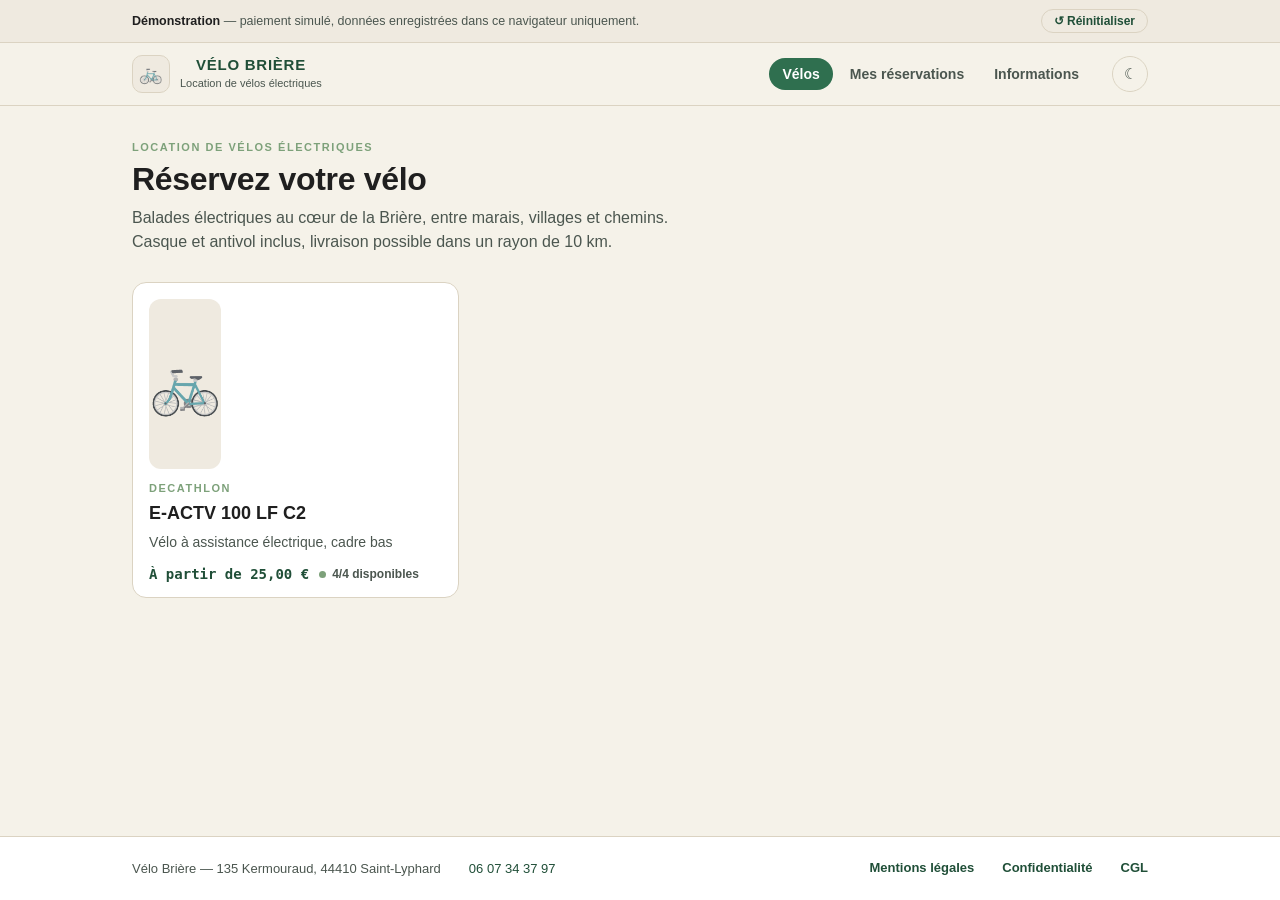
==== web/index.html @ fedbe263 "Add a responsive web app with the same features as the iOS app Adds web/, a static site giving the w" ====
<!DOCTYPE html>
<html lang="fr">
<head>
  <meta charset="utf-8">
  <meta name="viewport" content="width=device-width, initial-scale=1">
  <title>Vélo Brière — Location de vélos électriques</title>
  <meta name="description" content="Réservez un vélo à assistance électrique au cœur de la Brière : disponibilités en direct, paiement en ligne, factures et annulation.">
  <meta name="theme-color" content="#2F6F4F">
  <link rel="icon" href="data:image/svg+xml,<svg xmlns='http://www.w3.org/2000/svg' viewBox='0 0 100 100'><text y='.9em' font-size='90'>🚲</text></svg>">
  <link rel="stylesheet" href="css/styles.css">
</head>
<body>

  <div class="demo-bar">
    <div class="demo-bar-inner">
      <span><strong>Démonstration</strong> — paiement simulé, données enregistrées dans ce navigateur uniquement.</span>
      <button class="demo-reset" id="demoReset" type="button">↺ Réinitialiser</button>
    </div>
  </div>

  <header class="site-header">
    <div class="header-inner">
      <button class="brand" data-nav="catalog" type="button">
        <span class="brand-mark" aria-hidden="true">🚲</span>
        <span>
          <span class="brand-name">VÉLO BRIÈRE</span>
          <span class="brand-tag">Location de vélos électriques</span>
        </span>
      </button>

      <nav class="site-nav" aria-label="Navigation principale">
        <button class="nav-link" data-nav="catalog" type="button">Vélos</button>
        <button class="nav-link" data-nav="reservations" type="button">Mes réservations</button>
        <button class="nav-link" data-nav="legal" type="button">Informations</button>
      </nav>

      <button class="theme-toggle" id="themeToggle" type="button" aria-label="Changer de thème">☾</button>
    </div>
  </header>

  <main id="app"></main>

  <footer class="site-footer">
    <div class="footer-inner">
      <span>Vélo Brière — 135 Kermouraud, 44410 Saint-Lyphard</span>
      <a href="tel:+33607343797">06 07 34 37 97</a>
      <span class="footer-spacer"></span>
      <button class="btn-link" data-legal="mentions-legales" type="button">Mentions légales</button>
      <button class="btn-link" data-legal="confidentialite" type="button">Confidentialité</button>
      <button class="btn-link" data-legal="cgl" type="button">CGL</button>
    </div>
  </footer>

  <div class="dialog-backdrop" id="dialogBackdrop">
    <div class="dialog" role="alertdialog" aria-modal="true" aria-labelledby="dialogTitle" aria-describedby="dialogMessage">
      <h2 id="dialogTitle">Confirmer ?</h2>
      <p id="dialogMessage"></p>
      <div class="dialog-actions">
        <button class="btn btn-secondary" id="dialogCancel" type="button">Annuler</button>
        <button class="btn btn-primary" id="dialogConfirm" type="button">Confirmer</button>
      </div>
    </div>
  </div>

  <script src="js/data.js"></script>
  <script src="js/store.js"></script>
  <script src="js/domain.js"></script>
  <script src="js/views.js"></script>
  <script src="js/app.js"></script>
</body>
</html>
---- web/css/styles.css ----
/* Vélo Brière — application web
   Couleurs et rayons repris de la charte graphique (v1.0). */

:root {
  color-scheme: light dark;

  --bg: #F5F2E9;
  --surface: #FFFFFF;
  --surface-alt: #EFEAE0;
  --ink: #1F1F1F;
  --ink-soft: #4B564F;
  --line: #DBD3C2;
  --primary: #2F6F4F;
  --primary-strong: #204F38;
  --sage: #7DA17A;
  --sand: #E6D3A3;
  --warning: #B5533F;
  --on-primary: #FFFFFF;
  --shadow: 32, 40, 34;

  --font-display: -apple-system, BlinkMacSystemFont, "SF Pro Display", "Segoe UI", Roboto, Helvetica, Arial, sans-serif;
  --font-body: -apple-system, BlinkMacSystemFont, "SF Pro Text", "Segoe UI", Roboto, Helvetica, Arial, sans-serif;
  --font-mono: ui-monospace, "SF Mono", Menlo, Consolas, monospace;

  --radius-card: 14px;
  --radius-control: 12px;
  --content-max: 1080px;
}

@media (prefers-color-scheme: dark) {
  :root:not([data-theme="light"]) {
    --bg: #141F19;
    --surface: #1B2A22;
    --surface-alt: #20342A;
    --ink: #F1EEE4;
    --ink-soft: #B9C4BC;
    --line: #2C4033;
    --primary: #8FC49A;
    --primary-strong: #B4DCBB;
    --sage: #9CC2A0;
    --sand: #E6D3A3;
    --warning: #E08C77;
    --on-primary: #16241C;
    --shadow: 6, 10, 8;
  }
}
:root[data-theme="dark"] {
  --bg: #141F19;
  --surface: #1B2A22;
  --surface-alt: #20342A;
  --ink: #F1EEE4;
  --ink-soft: #B9C4BC;
  --line: #2C4033;
  --primary: #8FC49A;
  --primary-strong: #B4DCBB;
  --sage: #9CC2A0;
  --sand: #E6D3A3;
  --warning: #E08C77;
  --on-primary: #16241C;
  --shadow: 6, 10, 8;
}

* { box-sizing: border-box; }

html, body { margin: 0; padding: 0; overflow-x: hidden; }

body {
  background: var(--bg);
  color: var(--ink);
  font-family: var(--font-body);
  font-size: 15px;
  line-height: 1.5;
  min-height: 100vh;
  display: flex;
  flex-direction: column;
}

a { color: var(--primary-strong); }

:focus-visible {
  outline: 2px solid var(--primary);
  outline-offset: 2px;
  border-radius: 4px;
}

/* ---------- En-tête ---------- */

.site-header {
  position: sticky;
  top: 0;
  z-index: 30;
  background: color-mix(in srgb, var(--bg) 92%, transparent);
  backdrop-filter: blur(10px);
  border-bottom: 1px solid var(--line);
}

.header-inner {
  max-width: var(--content-max);
  margin: 0 auto;
  padding: 12px clamp(16px, 4vw, 32px);
  display: flex;
  align-items: center;
  gap: 20px;
  flex-wrap: wrap;
}

.brand {
  display: flex;
  align-items: center;
  gap: 10px;
  text-decoration: none;
  color: inherit;
  background: none;
  border: none;
  cursor: pointer;
  padding: 0;
  font: inherit;
}
.brand-mark {
  width: 38px; height: 38px;
  border-radius: 10px;
  background: var(--surface-alt);
  border: 1px solid var(--line);
  display: grid; place-items: center;
  font-size: 19px;
  flex-shrink: 0;
}
.brand-name {
  display: block;
  font: 700 15px/1.2 var(--font-display);
  letter-spacing: .05em;
  color: var(--primary-strong);
}
.brand-tag {
  display: block;
  font-size: 11px;
  color: var(--ink-soft);
  margin-top: 1px;
}

.site-nav {
  display: flex;
  gap: 4px;
  margin-left: auto;
  flex-wrap: wrap;
}
.nav-link {
  background: none;
  border: none;
  cursor: pointer;
  font: 600 14px/1 var(--font-body);
  color: var(--ink-soft);
  padding: 9px 13px;
  border-radius: 999px;
}
.nav-link:hover { background: var(--surface-alt); color: var(--ink); }
.nav-link[aria-current="page"] { background: var(--primary); color: var(--on-primary); }

.theme-toggle {
  background: none;
  border: 1px solid var(--line);
  border-radius: 999px;
  width: 36px; height: 36px;
  cursor: pointer;
  font-size: 15px;
  color: var(--ink-soft);
  display: grid; place-items: center;
}
.theme-toggle:hover { border-color: var(--primary); color: var(--ink); }

/* Sous 720px : marque et bascule de thème sur une ligne, navigation en dessous. */
@media (max-width: 720px) {
  .header-inner { padding: 10px clamp(14px, 4vw, 20px); gap: 10px; }
  .brand { flex: 1 1 auto; }
  .theme-toggle { order: 2; margin-left: auto; }
  .site-nav {
    order: 3;
    flex: 1 0 100%;
    margin-left: 0;
    gap: 6px;
    overflow-x: auto;
    scrollbar-width: none;
  }
  .site-nav::-webkit-scrollbar { display: none; }
  .nav-link { white-space: nowrap; padding: 8px 12px; font-size: 13.5px; }
  .demo-bar-inner { padding: 8px clamp(14px, 4vw, 20px); gap: 8px; font-size: 12px; }
}

/* ---------- Structure ---------- */

main {
  flex: 1;
  max-width: var(--content-max);
  width: 100%;
  margin: 0 auto;
  padding: clamp(20px, 4vw, 36px) clamp(16px, 4vw, 32px) 64px;
}

.site-footer {
  border-top: 1px solid var(--line);
  background: var(--surface);
}
.footer-inner {
  max-width: var(--content-max);
  margin: 0 auto;
  padding: 22px clamp(16px, 4vw, 32px);
  display: flex;
  gap: 16px 28px;
  flex-wrap: wrap;
  align-items: center;
  font-size: 13px;
  color: var(--ink-soft);
}
.footer-inner a { color: var(--primary-strong); text-decoration: none; }
.footer-inner a:hover { text-decoration: underline; }
.footer-spacer { margin-left: auto; }

h1 { font: 700 clamp(24px, 3.4vw, 32px)/1.15 var(--font-display); margin: 0 0 8px; text-wrap: balance; letter-spacing: -.01em; }
h2 { font: 700 clamp(18px, 2.2vw, 21px)/1.25 var(--font-display); margin: 0 0 10px; }
.lede { font-size: clamp(15px, 1.6vw, 16px); color: var(--ink-soft); margin: 0 0 4px; max-width: 62ch; }

.eyebrow {
  font: 700 11px/1 var(--font-body);
  letter-spacing: .14em;
  text-transform: uppercase;
  color: var(--sage);
  margin: 0 0 8px;
}

.section-label {
  font: 700 11px/1 var(--font-body);
  letter-spacing: .12em;
  text-transform: uppercase;
  color: var(--sage);
  margin: 0 0 12px;
}

.page-head { margin-bottom: clamp(20px, 3vw, 28px); }

.back-link {
  background: none; border: none; cursor: pointer;
  font: 600 14px/1 var(--font-body);
  color: var(--primary-strong);
  padding: 6px 0;
  margin-bottom: 10px;
}
.back-link:hover { text-decoration: underline; }

/* ---------- Cartes ---------- */

.card {
  background: var(--surface);
  border: 1px solid var(--line);
  border-radius: var(--radius-card);
  padding: clamp(16px, 2.4vw, 20px);
}
.card + .card { margin-top: 16px; }
.stack { display: flex; flex-direction: column; gap: 16px; }

/* ---------- Boutons ---------- */

.btn {
  font: 600 15px/1 var(--font-body);
  border-radius: var(--radius-control);
  padding: 13px 20px;
  cursor: pointer;
  border: 1px solid transparent;
  text-align: center;
}
.btn-primary { background: var(--primary); color: var(--on-primary); }
.btn-primary:hover:not(:disabled) { background: var(--primary-strong); color: var(--on-primary); }
.btn-secondary { background: var(--surface); color: var(--primary-strong); border-color: var(--line); }
.btn-secondary:hover:not(:disabled) { border-color: var(--primary); }
.btn-danger { background: var(--surface); color: var(--warning); border-color: var(--warning); }
.btn-danger:hover:not(:disabled) { background: color-mix(in srgb, var(--warning) 10%, var(--surface)); }
.btn:disabled { opacity: .5; cursor: not-allowed; }
.btn-block { display: block; width: 100%; }
.btn-link {
  background: none; border: none; padding: 0; cursor: pointer;
  font: 600 13px/1.4 var(--font-body); color: var(--primary-strong); text-align: left;
}
.btn-link:hover { text-decoration: underline; }

/* ---------- Catalogue ---------- */

.catalog-grid {
  display: grid;
  grid-template-columns: repeat(auto-fill, minmax(280px, 1fr));
  gap: 18px;
  margin-top: 24px;
}

.bike-card {
  display: flex;
  flex-direction: column;
  gap: 8px;
  text-align: left;
  font: inherit;
  color: inherit;
  cursor: pointer;
  background: var(--surface);
  border: 1px solid var(--line);
  border-radius: var(--radius-card);
  padding: 16px;
  transition: border-color .15s, transform .15s;
}
.bike-card:hover { border-color: var(--primary); transform: translateY(-2px); }
@media (prefers-reduced-motion: reduce) { .bike-card:hover { transform: none; } }

.bike-thumb {
  height: 170px;
  border-radius: var(--radius-control);
  background: var(--surface-alt);
  display: grid; place-items: center;
  font-size: 58px;
  margin-bottom: 6px;
}
.bike-name { font: 600 18px/1.25 var(--font-display); margin: 0; }
.bike-tagline { font-size: 14px; color: var(--ink-soft); margin: 0; }
.bike-meta { display: flex; align-items: center; justify-content: space-between; gap: 10px; margin-top: 6px; flex-wrap: wrap; }
.price { font: 600 14px/1 var(--font-mono); color: var(--primary-strong); font-variant-numeric: tabular-nums; }

.avail-pill {
  display: inline-flex; align-items: center; gap: 6px;
  font: 600 12px/1 var(--font-body);
  color: var(--ink-soft);
  font-variant-numeric: tabular-nums;
}
.avail-pill i { width: 7px; height: 7px; border-radius: 50%; flex-shrink: 0; }
.avail-pill.good i { background: var(--sage); }
.avail-pill.limited i { background: var(--sand); }
.avail-pill.full i { background: var(--warning); }

/* ---------- Deux colonnes (fiche vélo, réservation) ---------- */

.split {
  display: grid;
  gap: clamp(18px, 3vw, 28px);
  align-items: start;
}
@media (min-width: 860px) {
  .split { grid-template-columns: minmax(0, 1.35fr) minmax(300px, 0.95fr); }
  .split-sticky { position: sticky; top: 92px; }
}

.hero-visual {
  height: clamp(220px, 32vw, 320px);
  border-radius: var(--radius-card);
  background: var(--surface-alt);
  display: grid; place-items: center;
  font-size: clamp(80px, 12vw, 120px);
}
.visual-note { font-size: 12px; color: var(--ink-soft); margin: 8px 0 0; }

.highlights { list-style: none; margin: 0; padding: 0; display: flex; flex-direction: column; gap: 10px; }
.highlights li { display: flex; align-items: flex-start; gap: 10px; font-size: 14px; }
.highlights .dot { width: 7px; height: 7px; border-radius: 50%; background: var(--sage); margin-top: 7px; flex-shrink: 0; }

.price-row { display: flex; justify-content: space-between; align-items: center; padding: 9px 0; gap: 12px; }
.price-row + .price-row { border-top: 1px solid var(--line); }
.price-row .label { font-size: 14px; }
.price-row .amount { font: 600 14px/1 var(--font-mono); color: var(--primary-strong); font-variant-numeric: tabular-nums; }
.fine-print { font-size: 12px; color: var(--ink-soft); line-height: 1.55; margin: 10px 0 0; }

/* ---------- Formulaires ---------- */

.field-group { display: flex; flex-direction: column; gap: 5px; }
.field-group + .field-group { margin-top: 14px; }
.field-label { font: 600 12px/1 var(--font-body); color: var(--ink-soft); letter-spacing: .02em; }

.field {
  width: 100%;
  font: 400 15px/1.4 var(--font-body);
  color: var(--ink);
  background: var(--bg);
  border: 1px solid var(--line);
  border-radius: 10px;
  padding: 10px 12px;
}
.field:focus { outline: 2px solid var(--primary); outline-offset: 0; border-color: transparent; }
.field::placeholder { color: var(--ink-soft); opacity: .75; }
.field-error { border-color: var(--warning); }
textarea.field { resize: vertical; min-height: 78px; font-family: var(--font-body); }
#fieldLastName { text-transform: uppercase; }

.field-row { display: flex; gap: 10px; }
.field-row select.field { flex: 0 0 auto; width: auto; min-width: 108px; }
.field-row input.field { flex: 1; min-width: 0; }

.two-col { display: grid; grid-template-columns: 1fr 1fr; gap: 14px; }
@media (max-width: 560px) { .two-col { grid-template-columns: 1fr; } }

/* Segmented (formule) */
.segmented { display: flex; background: var(--surface-alt); border-radius: 10px; padding: 4px; gap: 3px; flex-wrap: wrap; }
.segment {
  flex: 1 1 auto; min-width: 84px;
  border: none; background: none; cursor: pointer;
  padding: 9px 6px; border-radius: 8px;
  font: 600 13px/1.2 var(--font-body); color: var(--ink-soft);
}
.segment:hover { color: var(--ink); }
.segment[aria-pressed="true"] { background: var(--surface); color: var(--ink); box-shadow: 0 1px 3px rgba(var(--shadow), .18); }

/* Interrupteur */
.toggle-row { display: flex; align-items: center; gap: 11px; cursor: pointer; margin-top: 14px; }
.toggle-row input { position: absolute; opacity: 0; width: 0; height: 0; }
.toggle-track {
  position: relative; width: 44px; height: 26px; border-radius: 999px;
  background: var(--line); transition: background .18s; flex-shrink: 0;
}
.toggle-track::after {
  content: ""; position: absolute; top: 2px; left: 2px;
  width: 22px; height: 22px; border-radius: 50%; background: #fff;
  transition: transform .18s; box-shadow: 0 1px 2px rgba(0,0,0,.25);
}
.toggle-row input:checked + .toggle-track { background: var(--primary); }
.toggle-row input:checked + .toggle-track::after { transform: translateX(18px); }
.toggle-row input:focus-visible + .toggle-track { outline: 2px solid var(--primary); outline-offset: 2px; }
.toggle-label { font-size: 14px; }

/* Case à cocher */
.consent-row { display: flex; align-items: flex-start; gap: 11px; cursor: pointer; }
.consent-row input { position: absolute; opacity: 0; width: 0; height: 0; }
.consent-box {
  width: 22px; height: 22px; border-radius: 6px;
  border: 1.6px solid var(--line); background: var(--bg);
  display: grid; place-items: center; flex-shrink: 0; margin-top: 1px;
  font-size: 13px; color: transparent;
  transition: background .15s, border-color .15s;
}
.consent-row input:checked + .consent-box { background: var(--primary); border-color: var(--primary); color: var(--on-primary); }
.consent-row input:focus-visible + .consent-box { outline: 2px solid var(--primary); outline-offset: 2px; }
.consent-row.field-error .consent-box { border-color: var(--warning); }
.consent-text { font-size: 14px; }

/* Stepper */
.stepper { display: flex; align-items: center; gap: 14px; }
.stepper-btn {
  width: 34px; height: 34px; border-radius: 50%;
  border: 1px solid var(--line); background: var(--surface-alt);
  color: var(--primary-strong); font-size: 18px; line-height: 1; cursor: pointer;
}
.stepper-btn:hover:not(:disabled) { border-color: var(--primary); }
.stepper-btn:disabled { opacity: .35; cursor: not-allowed; }
.stepper-value { font: 600 17px/1 var(--font-mono); min-width: 20px; text-align: center; font-variant-numeric: tabular-nums; }
.stepper-label { font-size: 14px; color: var(--ink-soft); }

/* ---------- Calendrier ---------- */

.cal-head { display: flex; align-items: center; justify-content: space-between; margin-bottom: 10px; gap: 8px; }
.cal-month { font: 600 15px/1 var(--font-display); }
.cal-nav {
  background: none; border: 1px solid var(--line); border-radius: 8px;
  width: 32px; height: 32px; cursor: pointer;
  color: var(--primary-strong); font-size: 16px; line-height: 1;
}
.cal-nav:hover:not(:disabled) { border-color: var(--primary); }
.cal-nav:disabled { opacity: .35; cursor: not-allowed; }

.cal-weekdays { display: grid; grid-template-columns: repeat(7, 1fr); margin-bottom: 4px; }
.cal-weekdays span { text-align: center; font: 600 11px/1 var(--font-body); color: var(--ink-soft); }

.cal-grid { display: grid; grid-template-columns: repeat(7, 1fr); gap: 3px; }
.day-cell {
  aspect-ratio: 1; min-height: 40px;
  display: flex; flex-direction: column; align-items: center; justify-content: center; gap: 4px;
  background: none; border: none; border-radius: 10px; cursor: pointer;
  font-family: var(--font-body);
}
.day-cell.empty { visibility: hidden; }
.day-num { font-size: 13.5px; color: var(--ink); font-variant-numeric: tabular-nums; }
.day-dot { width: 6px; height: 6px; border-radius: 50%; background: transparent; }
.day-dot.good { background: var(--sage); }
.day-dot.limited { background: var(--sand); }
.day-dot.full { background: var(--warning); }
.day-cell.past .day-num { color: var(--ink-soft); opacity: .4; }
.day-cell.in-range { background: color-mix(in srgb, var(--primary) 15%, transparent); }
.day-cell.edge { background: var(--primary); }
.day-cell.edge .day-num { color: var(--on-primary); font-weight: 600; }
.day-cell:disabled { cursor: not-allowed; }
.day-cell:not(:disabled):not(.edge):hover { background: var(--surface-alt); }

.cal-legend { display: flex; gap: 16px; margin-top: 14px; flex-wrap: wrap; }
.cal-legend span { display: inline-flex; align-items: center; gap: 6px; font-size: 12px; color: var(--ink-soft); }
.cal-legend i { width: 7px; height: 7px; border-radius: 50%; }
.cal-legend i.good { background: var(--sage); }
.cal-legend i.limited { background: var(--sand); }
.cal-legend i.full { background: var(--warning); }

.cal-summary { margin-top: 12px; font: 600 13.5px/1.4 var(--font-body); display: flex; gap: 8px; align-items: flex-start; }
.cal-summary.ok { color: var(--ink); }
.cal-summary.ko { color: var(--warning); }

/* ---------- Résumé / totaux ---------- */

.summary-line { display: flex; justify-content: space-between; gap: 12px; padding: 6px 0; font-size: 14px; }
.summary-line .amt { font-variant-numeric: tabular-nums; white-space: nowrap; }
.summary-total {
  display: flex; justify-content: space-between; gap: 12px; align-items: baseline;
  margin-top: 10px; padding-top: 12px; border-top: 1px solid var(--line);
  font: 700 16px/1.3 var(--font-display);
}
.summary-total .amt { color: var(--primary-strong); font-size: 20px; font-variant-numeric: tabular-nums; }

/* ---------- Bandeaux ---------- */

.notice {
  display: flex; align-items: flex-start; gap: 10px;
  border-radius: var(--radius-control);
  padding: 13px 15px;
  font-size: 13px; line-height: 1.55;
}
.notice-warning {
  background: color-mix(in srgb, var(--warning) 10%, var(--surface));
  border: 1px solid var(--warning);
  color: var(--ink);
}
.notice-info {
  background: var(--surface-alt);
  border: 1px solid var(--line);
  color: var(--ink);
}
.notice strong { font-weight: 700; }

/* ---------- Réservations ---------- */

.reservation-list { display: flex; flex-direction: column; gap: 12px; }

.reservation-card {
  display: flex; align-items: center; gap: 14px;
  background: var(--surface);
  border: 1px solid var(--line);
  border-radius: var(--radius-card);
  padding: 16px;
  flex-wrap: wrap;
}
.status-dot { width: 10px; height: 10px; border-radius: 50%; flex-shrink: 0; }
.status-dot.confirmed { background: var(--primary); }
.status-dot.pending { background: var(--sage); }
.status-dot.cancelled { background: var(--warning); }

.reservation-open {
  flex: 1 1 220px; min-width: 0;
  display: flex; flex-direction: column; gap: 3px; align-items: flex-start;
  background: none; border: none; padding: 0; cursor: pointer;
  text-align: left; font: inherit; color: inherit;
}
.reservation-open:hover .reservation-title { text-decoration: underline; }
.reservation-title { font: 600 16px/1.3 var(--font-display); }
.reservation-dates { font-size: 13px; color: var(--ink-soft); font-variant-numeric: tabular-nums; }
.reservation-amount { font: 600 13.5px/1.3 var(--font-body); color: var(--primary-strong); font-variant-numeric: tabular-nums; }

.status-badge {
  display: inline-block; padding: 4px 10px; border-radius: 999px;
  font: 700 10.5px/1.5 var(--font-body); letter-spacing: .06em; text-transform: uppercase;
}
.status-badge.confirmed { background: color-mix(in srgb, var(--primary) 16%, transparent); color: var(--primary-strong); }
.status-badge.cancelled { background: color-mix(in srgb, var(--warning) 16%, transparent); color: var(--warning); }

.detail-row { display: flex; justify-content: space-between; gap: 14px; padding: 7px 0; }
.detail-row + .detail-row { border-top: 1px solid var(--line); }
.detail-row .k { font-size: 14px; color: var(--ink-soft); }
.detail-row .v { font: 600 14px/1.4 var(--font-body); text-align: right; }

.doc-link {
  display: flex; align-items: center; justify-content: space-between; gap: 12px;
  width: 100%; background: none; border: none; cursor: pointer;
  padding: 11px 0; text-align: left; font: inherit; color: inherit;
}
.doc-link + .doc-link { border-top: 1px solid var(--line); }
.doc-link:hover .doc-name { text-decoration: underline; }
.doc-name { font: 600 14px/1.3 var(--font-body); display: block; }
.doc-amount { font-size: 12.5px; color: var(--ink-soft); font-variant-numeric: tabular-nums; }
.chevron { color: var(--sage); font-size: 18px; flex-shrink: 0; }

/* ---------- Factures ---------- */

.invoice-line { display: flex; justify-content: space-between; gap: 14px; padding: 9px 0; align-items: flex-start; }
.invoice-line + .invoice-line { border-top: 1px solid var(--line); }
.invoice-line .lbl { font-size: 14px; line-height: 1.45; }
.invoice-line .qty { display: block; font-size: 12px; color: var(--ink-soft); margin-top: 2px; }
.invoice-line .amt { font: 600 14px/1.4 var(--font-mono); font-variant-numeric: tabular-nums; white-space: nowrap; }
.invoice-note { font-size: 13px; color: var(--ink-soft); line-height: 1.55; margin: 0; white-space: pre-line; }
.invoice-todo { font-size: 12px; color: var(--warning); line-height: 1.55; margin: 8px 0 0; }

/* ---------- Informations légales ---------- */

.legal-grid { display: grid; grid-template-columns: repeat(auto-fill, minmax(260px, 1fr)); gap: 16px; margin-top: 22px; }

.legal-card {
  display: flex; flex-direction: column; gap: 6px; align-items: flex-start;
  background: var(--surface); border: 1px solid var(--line); border-radius: var(--radius-card);
  padding: 18px; cursor: pointer; text-align: left; font: inherit; color: inherit;
  transition: border-color .15s;
}
.legal-card:hover { border-color: var(--primary); }
.legal-card-title { display: flex; align-items: center; gap: 8px; font: 600 16px/1.3 var(--font-display); }
.todo-dot { width: 7px; height: 7px; border-radius: 50%; background: var(--warning); flex-shrink: 0; }
.legal-card-summary { font-size: 13px; color: var(--ink-soft); line-height: 1.5; }

.legal-section + .legal-section { margin-top: 14px; }
.legal-section.todo { border-color: color-mix(in srgb, var(--warning) 55%, transparent); }
.legal-section-head { display: flex; justify-content: space-between; align-items: baseline; gap: 12px; margin-bottom: 10px; }
.legal-section-title { font: 700 11.5px/1.3 var(--font-body); letter-spacing: .12em; color: var(--sage); text-transform: uppercase; }
.todo-badge { font: 700 10px/1 var(--font-body); letter-spacing: .07em; color: var(--warning); flex-shrink: 0; }
.legal-body { font-size: 14px; line-height: 1.65; margin: 0; white-space: pre-wrap; }

/* ---------- Paiement ---------- */

.applepay-btn {
  display: flex; align-items: center; justify-content: center; gap: 7px;
  width: 100%; border: none; cursor: pointer;
  background: #000; color: #fff;
  border-radius: var(--radius-control); padding: 15px;
  font: 600 17px/1 var(--font-body);
}
.applepay-btn:disabled { opacity: .6; cursor: progress; }

.spinner {
  width: 16px; height: 16px; border-radius: 50%;
  border: 2px solid rgba(255,255,255,.35); border-top-color: #fff;
  animation: spin .7s linear infinite; display: inline-block;
}
@keyframes spin { to { transform: rotate(360deg); } }
@media (prefers-reduced-motion: reduce) { .spinner { animation-duration: 2.4s; } }

.pay-divider { display: flex; align-items: center; gap: 12px; margin: 16px 0; color: var(--ink-soft); font-size: 12px; }
.pay-divider::before, .pay-divider::after { content: ""; flex: 1; height: 1px; background: var(--line); }

/* ---------- État vide ---------- */

.empty-state { text-align: center; padding: 64px 24px; color: var(--ink-soft); }
.empty-state .glyph { font-size: 42px; margin-bottom: 10px; }
.empty-state h2 { color: var(--ink); margin-bottom: 6px; }
.empty-state p { margin: 0 auto; max-width: 42ch; }

/* ---------- Confirmation plein écran ---------- */

.confirmation { text-align: center; padding: clamp(40px, 8vw, 80px) 20px; }
.check-badge {
  width: 76px; height: 76px; border-radius: 50%;
  background: var(--primary); color: var(--on-primary);
  display: grid; place-items: center; font-size: 34px;
  margin: 0 auto 20px;
}
.confirmation p { color: var(--ink-soft); margin: 0 auto 8px; max-width: 46ch; }
.confirmation .amount-line { font: 600 16px/1.4 var(--font-body); color: var(--primary-strong); }
.confirmation .actions { display: flex; gap: 12px; justify-content: center; margin-top: 26px; flex-wrap: wrap; }

/* ---------- Boîte de dialogue ---------- */

.dialog-backdrop {
  position: fixed; inset: 0; z-index: 60;
  background: rgba(0,0,0,.45);
  display: none; align-items: center; justify-content: center; padding: 20px;
}
.dialog-backdrop.open { display: flex; }
.dialog {
  background: var(--surface);
  border-radius: 16px;
  padding: 22px;
  max-width: 420px; width: 100%;
  box-shadow: 0 24px 60px rgba(var(--shadow), .45);
}
.dialog h2 { margin: 0 0 10px; }
.dialog p { font-size: 14px; color: var(--ink-soft); margin: 0 0 20px; line-height: 1.6; }
.dialog-actions { display: flex; gap: 10px; justify-content: flex-end; flex-wrap: wrap; }
.dialog-actions .btn { flex: 1 1 auto; min-width: 140px; }
@media (max-width: 460px) { .dialog-actions { flex-direction: column-reverse; } }

/* ---------- Bandeau d'alerte formulaire ---------- */

.form-alert {
  display: none;
  align-items: flex-start; gap: 10px;
  background: color-mix(in srgb, var(--warning) 10%, var(--surface));
  border: 1px solid var(--warning);
  color: var(--warning);
  border-radius: var(--radius-control);
  padding: 13px 15px;
  font: 600 13.5px/1.5 var(--font-body);
  margin-bottom: 16px;
}
.form-alert.visible { display: flex; }

/* ---------- Bandeau démo ---------- */

.demo-bar {
  background: var(--surface-alt);
  border-bottom: 1px solid var(--line);
  font-size: 12.5px;
  color: var(--ink-soft);
}
.demo-bar-inner {
  max-width: var(--content-max);
  margin: 0 auto;
  padding: 9px clamp(16px, 4vw, 32px);
  display: flex; align-items: center; gap: 12px; flex-wrap: wrap;
}
.demo-bar strong { color: var(--ink); }
.demo-reset {
  margin-left: auto;
  background: none; border: 1px solid var(--line); border-radius: 999px;
  padding: 5px 12px; cursor: pointer;
  font: 600 12px/1 var(--font-body); color: var(--primary-strong);
}
.demo-reset:hover { border-color: var(--primary); }

.visually-hidden {
  position: absolute; width: 1px; height: 1px;
  padding: 0; margin: -1px; overflow: hidden;
  clip: rect(0 0 0 0); white-space: nowrap; border: 0;
}
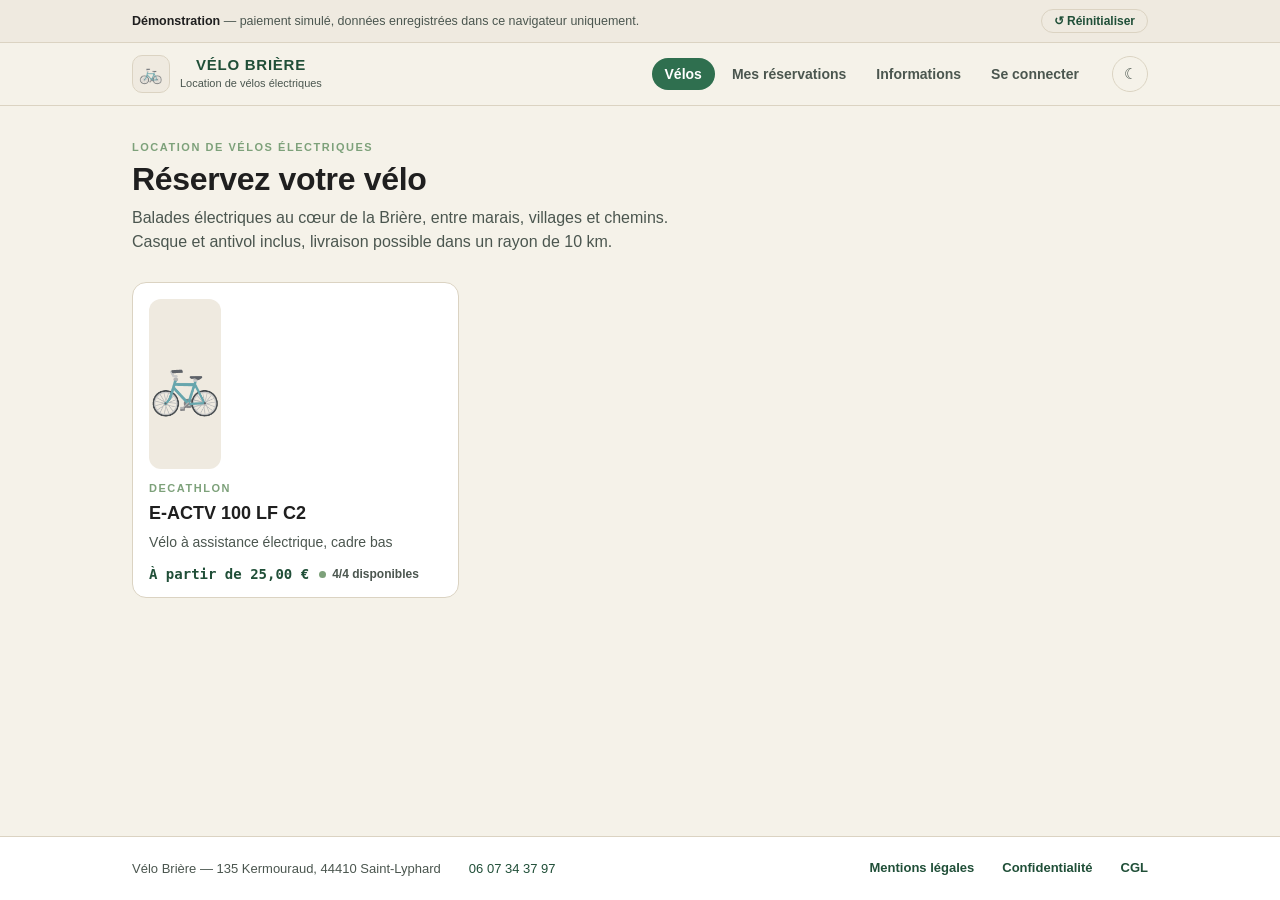
==== commit 7d27a605: "Add customer accounts so past bookings can be found again Sign-up, sign-in, an account page and pass" ====
--- a/web/index.html
+++ b/web/index.html
@@ -32,6 +32,7 @@
         <button class="nav-link" data-nav="catalog" type="button">Vélos</button>
         <button class="nav-link" data-nav="reservations" type="button">Mes réservations</button>
         <button class="nav-link" data-nav="legal" type="button">Informations</button>
+        <span id="authNav"></span>
       </nav>
 
       <button class="theme-toggle" id="themeToggle" type="button" aria-label="Changer de thème">☾</button>
@@ -64,6 +65,7 @@
 
   <script src="js/data.js"></script>
   <script src="js/store.js"></script>
+  <script src="js/accounts.js"></script>
   <script src="js/domain.js"></script>
   <script src="js/views.js"></script>
   <script src="js/app.js"></script>
--- a/web/css/styles.css
+++ b/web/css/styles.css
@@ -388,6 +388,9 @@
 .field-row input.field { flex: 1; min-width: 0; }
 
 .two-col { display: grid; grid-template-columns: 1fr 1fr; gap: 14px; }
+/* Dans la grille, l'espacement vient de `gap` : la marge entre champs frères
+   décalerait la seconde colonne vers le bas. */
+.two-col .field-group + .field-group { margin-top: 0; }
 @media (max-width: 560px) { .two-col { grid-template-columns: 1fr; } }
 
 /* Segmented (formule) */
@@ -706,6 +709,23 @@
 }
 .demo-reset:hover { border-color: var(--primary); }
 
+/* ---------- Comptes ---------- */
+
+.auth-wrap { max-width: 460px; margin: 0 auto; }
+.auth-switch { font-size: 13.5px; color: var(--ink-soft); margin: 16px 0 0; text-align: center; }
+.field-hint { font-size: 12px; color: var(--ink-soft); }
+
+.account-chip { display: inline-flex; align-items: center; gap: 8px; }
+.account-avatar {
+  width: 24px; height: 24px; border-radius: 50%;
+  background: var(--primary); color: var(--on-primary);
+  display: grid; place-items: center;
+  font: 700 12px/1 var(--font-body);
+  flex-shrink: 0;
+}
+.nav-link[aria-current="page"] .account-avatar { background: var(--on-primary); color: var(--primary); }
+.account-chip-name { max-width: 110px; overflow: hidden; text-overflow: ellipsis; white-space: nowrap; }
+
 .visually-hidden {
   position: absolute; width: 1px; height: 1px;
   padding: 0; margin: -1px; overflow: hidden;
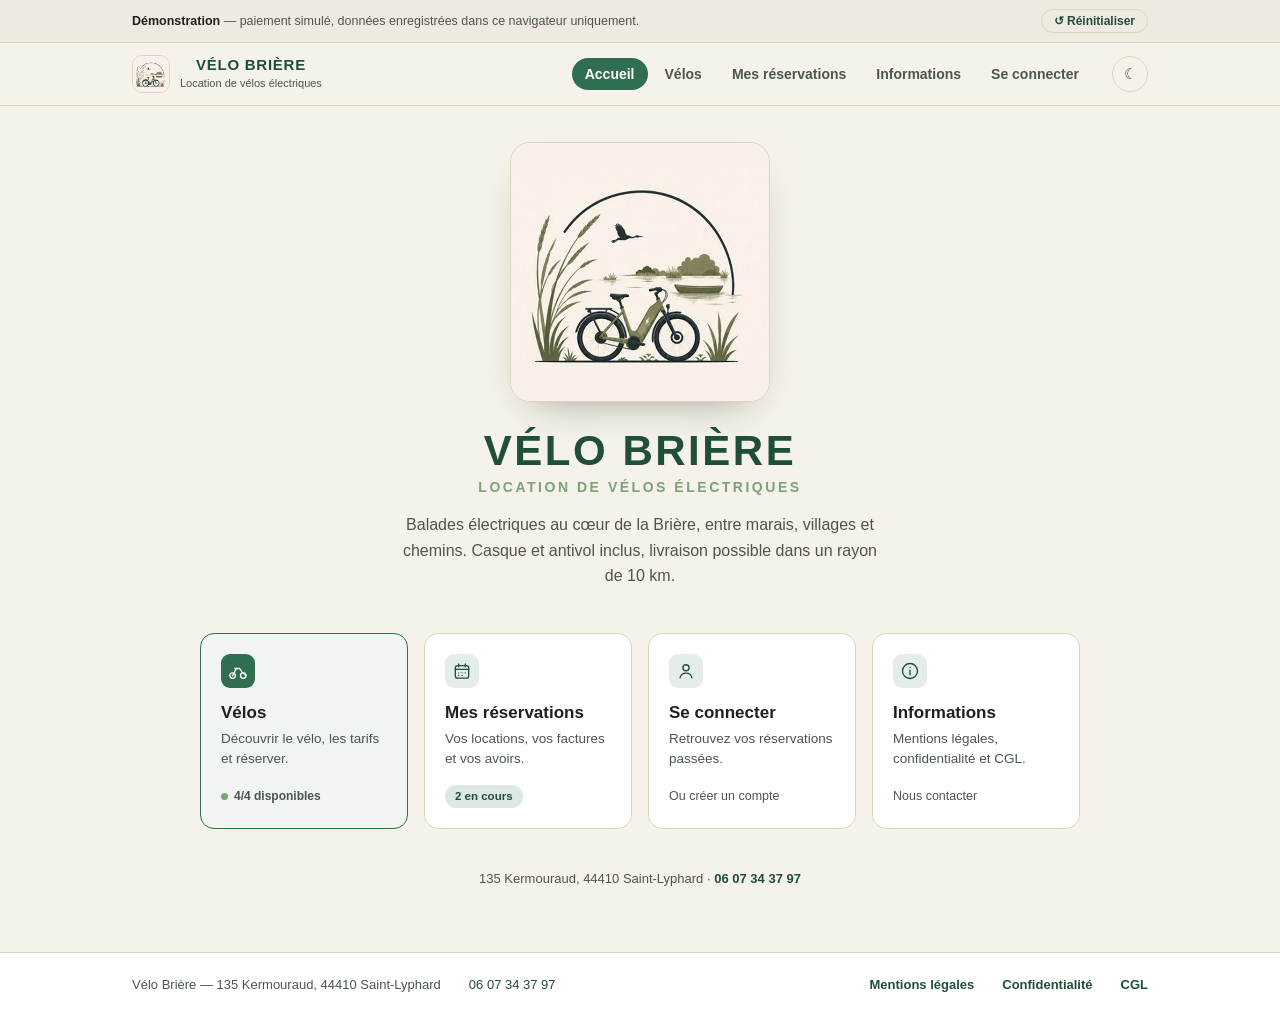
==== commit e51aff75: "Open the web app on a landing page carrying the brand mark The app went straight to the catalogue, s" ====
--- a/web/index.html
+++ b/web/index.html
@@ -20,8 +20,8 @@
 
   <header class="site-header">
     <div class="header-inner">
-      <button class="brand" data-nav="catalog" type="button">
-        <span class="brand-mark" aria-hidden="true">🚲</span>
+      <button class="brand" data-nav="home" type="button" aria-label="Accueil Vélo Brière">
+        <img class="brand-mark" src="assets/logo-mark.jpg" alt="" width="128" height="128">
         <span>
           <span class="brand-name">VÉLO BRIÈRE</span>
           <span class="brand-tag">Location de vélos électriques</span>
@@ -29,6 +29,7 @@
       </button>
 
       <nav class="site-nav" aria-label="Navigation principale">
+        <button class="nav-link" data-nav="home" type="button">Accueil</button>
         <button class="nav-link" data-nav="catalog" type="button">Vélos</button>
         <button class="nav-link" data-nav="reservations" type="button">Mes réservations</button>
         <button class="nav-link" data-nav="legal" type="button">Informations</button>
--- a/web/css/styles.css
+++ b/web/css/styles.css
@@ -116,14 +116,15 @@
   padding: 0;
   font: inherit;
 }
+/* Le logo porte son fond crème : on l'encadre plutôt que de le détourer,
+   ce qui le garde lisible sur les deux thèmes. */
 .brand-mark {
   width: 38px; height: 38px;
   border-radius: 10px;
-  background: var(--surface-alt);
   border: 1px solid var(--line);
-  display: grid; place-items: center;
-  font-size: 19px;
+  object-fit: cover;
   flex-shrink: 0;
+  display: block;
 }
 .brand-name {
   display: block;
@@ -709,6 +710,101 @@
 }
 .demo-reset:hover { border-color: var(--primary); }
 
+/* ---------- Page d'accueil ---------- */
+
+.home { max-width: 880px; margin: 0 auto; }
+
+.home-hero { text-align: center; margin-bottom: clamp(28px, 5vw, 44px); }
+
+.home-logo {
+  width: clamp(180px, 34vw, 260px);
+  margin: 0 auto clamp(18px, 3vw, 26px);
+  border-radius: 20px;
+  overflow: hidden;
+  border: 1px solid var(--line);
+  box-shadow: 0 18px 40px -24px rgba(var(--shadow), .5);
+}
+.home-logo img { width: 100%; height: auto; display: block; }
+
+.home-title {
+  font: 700 clamp(28px, 5.5vw, 42px)/1.1 var(--font-display);
+  letter-spacing: .06em;
+  color: var(--primary-strong);
+  margin: 0 0 6px;
+}
+.home-tagline {
+  font: 600 clamp(12px, 1.6vw, 14px)/1 var(--font-body);
+  letter-spacing: .18em;
+  text-transform: uppercase;
+  color: var(--sage);
+  margin: 0 0 18px;
+}
+.home-lede {
+  font-size: clamp(14.5px, 1.7vw, 16px);
+  color: var(--ink-soft);
+  margin: 0 auto;
+  max-width: 54ch;
+  line-height: 1.6;
+}
+
+.home-grid {
+  display: grid;
+  grid-template-columns: 1fr;
+  gap: 16px;
+}
+@media (min-width: 560px) { .home-grid { grid-template-columns: repeat(2, 1fr); } }
+@media (min-width: 940px) { .home-grid { grid-template-columns: repeat(4, 1fr); } }
+
+.home-card {
+  display: flex;
+  flex-direction: column;
+  align-items: flex-start;
+  gap: 6px;
+  text-align: left;
+  font: inherit;
+  color: inherit;
+  cursor: pointer;
+  background: var(--surface);
+  border: 1px solid var(--line);
+  border-radius: var(--radius-card);
+  padding: 20px;
+  transition: border-color .15s, transform .15s;
+}
+.home-card:hover { border-color: var(--primary); transform: translateY(-2px); }
+@media (prefers-reduced-motion: reduce) { .home-card:hover { transform: none; } }
+
+.home-card-primary { border-color: var(--primary); background: color-mix(in srgb, var(--primary) 7%, var(--surface)); }
+
+.home-card-icon {
+  width: 34px; height: 34px;
+  border-radius: 9px;
+  background: color-mix(in srgb, var(--primary) 12%, transparent);
+  color: var(--primary-strong);
+  display: grid; place-items: center;
+  margin-bottom: 8px;
+}
+.home-card-icon svg { width: 20px; height: 20px; display: block; }
+.home-card-primary .home-card-icon { background: var(--primary); color: var(--on-primary); }
+.home-card-title { font: 600 17px/1.25 var(--font-display); color: var(--ink); }
+.home-card-desc { font-size: 13.5px; color: var(--ink-soft); line-height: 1.5; }
+.home-card-meta { margin-top: 8px; }
+.home-count {
+  display: inline-block; padding: 3px 10px; border-radius: 999px;
+  background: color-mix(in srgb, var(--primary) 16%, transparent);
+  color: var(--primary-strong);
+  font: 700 11.5px/1.5 var(--font-body);
+}
+.home-muted { font-size: 12.5px; color: var(--ink-soft); }
+
+.home-contact {
+  text-align: center;
+  font-size: 13px;
+  color: var(--ink-soft);
+  margin: clamp(28px, 5vw, 40px) 0 0;
+}
+.home-contact a { font-weight: 600; text-decoration: none; }
+.home-contact a:hover { text-decoration: underline; }
+
 /* ---------- Comptes ---------- */
 
 .auth-wrap { max-width: 460px; margin: 0 auto; }
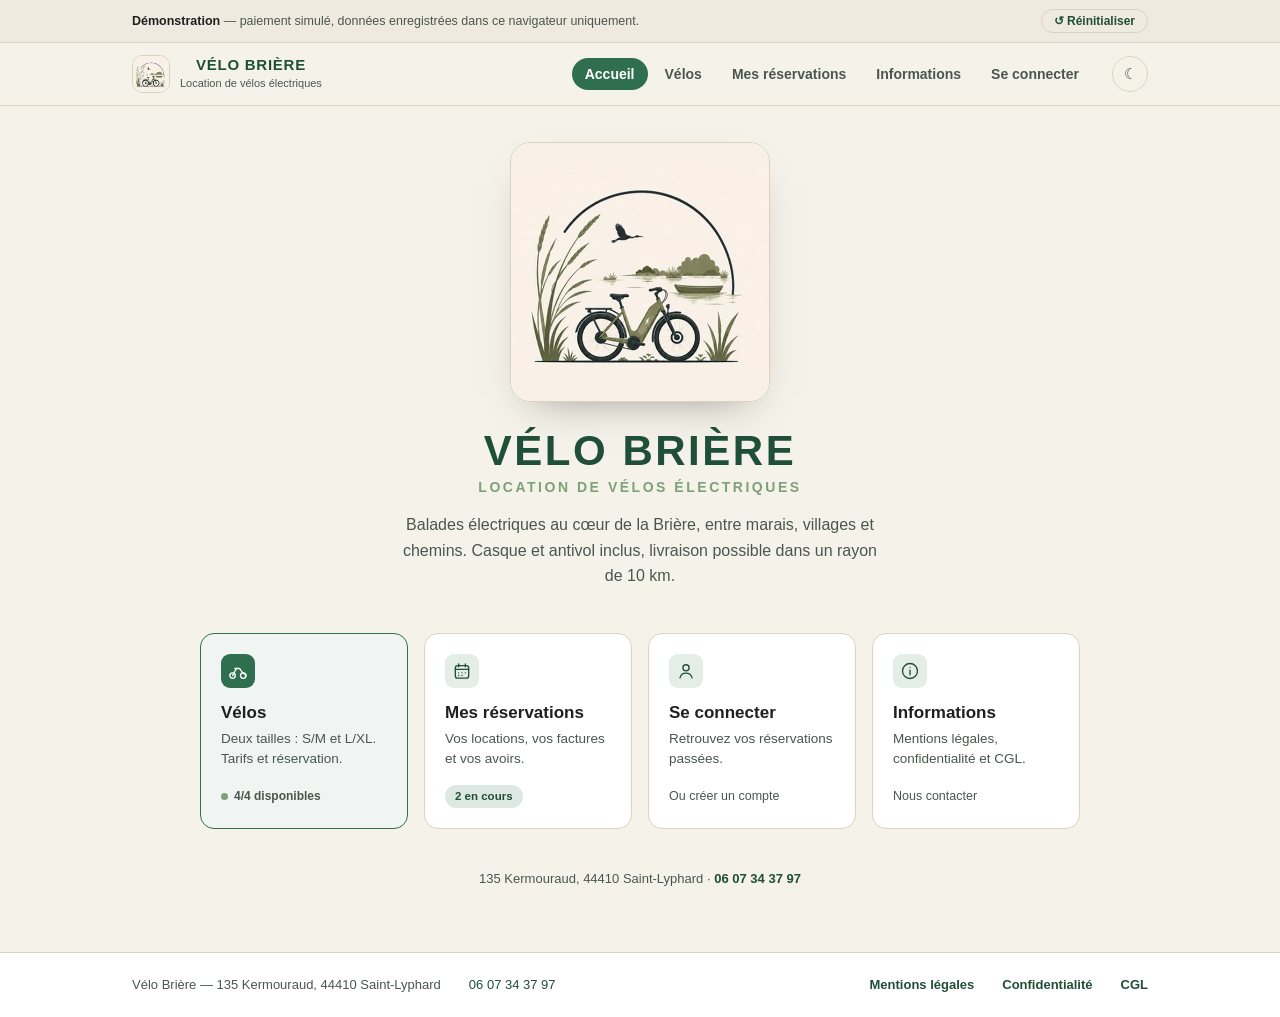
==== commit 0232bae0: "Poser la fondation Firestore : modèle, règles et couche web Vélo Brière n'avait aucun serveur : rése" ====
--- a/web/index.html
+++ b/web/index.html
@@ -68,6 +68,7 @@
   <script src="js/store.js"></script>
   <script src="js/accounts.js"></script>
   <script src="js/domain.js"></script>
+  <script src="js/remote.js"></script>
   <script src="js/views.js"></script>
   <script src="js/app.js"></script>
 </body>
--- a/web/css/styles.css
+++ b/web/css/styles.css
@@ -309,13 +309,15 @@
 @media (prefers-reduced-motion: reduce) { .bike-card:hover { transform: none; } }
 
 .bike-thumb {
-  height: 170px;
+  width: 100%;
+  aspect-ratio: 4 / 3;
+  object-fit: cover;
   border-radius: var(--radius-control);
-  background: var(--surface-alt);
-  display: grid; place-items: center;
-  font-size: 58px;
+  border: 1px solid var(--line);
   margin-bottom: 6px;
-}
+  display: block;
+}
+.bike-sizes { font-size: 12.5px; color: var(--sage); font-weight: 600; }
 .bike-name { font: 600 18px/1.25 var(--font-display); margin: 0; }
 .bike-tagline { font-size: 14px; color: var(--ink-soft); margin: 0; }
 .bike-meta { display: flex; align-items: center; justify-content: space-between; gap: 10px; margin-top: 6px; flex-wrap: wrap; }
@@ -344,13 +346,37 @@
   .split-sticky { position: sticky; top: 92px; }
 }
 
+/* Les photos portent le fond crème de la charte : on les encadre plutôt que
+   de les détourer, ce qui les garde cohérentes sur les deux thèmes. */
 .hero-visual {
-  height: clamp(220px, 32vw, 320px);
   border-radius: var(--radius-card);
-  background: var(--surface-alt);
-  display: grid; place-items: center;
-  font-size: clamp(80px, 12vw, 120px);
-}
+  border: 1px solid var(--line);
+  overflow: hidden;
+}
+.hero-visual img { width: 100%; aspect-ratio: 4 / 3; object-fit: cover; display: block; }
+
+/* ---------- Choix de la taille ---------- */
+
+.size-picker { display: grid; grid-template-columns: 1fr 1fr; gap: 12px; margin-top: 14px; }
+.size-option {
+  display: flex; flex-direction: column; align-items: flex-start; gap: 4px;
+  background: var(--surface); border: 1.5px solid var(--line);
+  border-radius: var(--radius-card); padding: 10px; cursor: pointer;
+  font: inherit; color: inherit; text-align: left;
+  transition: border-color .15s;
+}
+.size-option:hover { border-color: var(--sage); }
+.size-option[aria-pressed="true"] {
+  border-color: var(--primary);
+  background: color-mix(in srgb, var(--primary) 7%, var(--surface));
+}
+.size-option img {
+  width: 100%; aspect-ratio: 4 / 3; object-fit: cover;
+  border-radius: 8px; display: block; margin-bottom: 4px;
+}
+.size-name { font: 700 15px/1.2 var(--font-display); color: var(--ink); }
+.size-color { font-size: 12.5px; color: var(--ink-soft); }
+.size-option .avail-pill { margin-top: 2px; }
 .visual-note { font-size: 12px; color: var(--ink-soft); margin: 8px 0 0; }
 
 .highlights { list-style: none; margin: 0; padding: 0; display: flex; flex-direction: column; gap: 10px; }
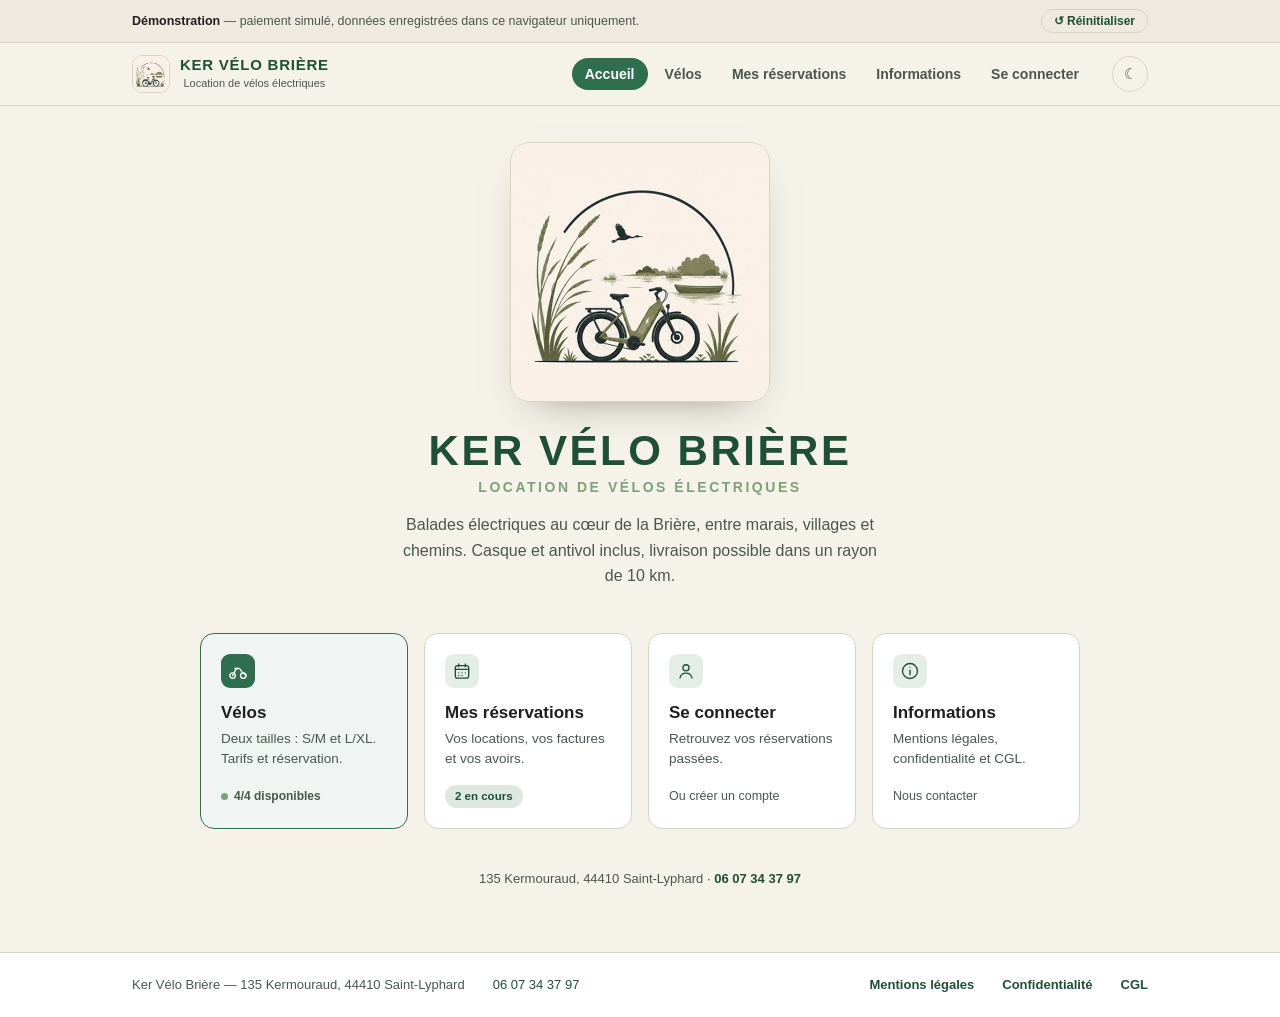
==== commit 7460658f: "Renommer l'enseigne en Ker Vélo Brière Décision prise par les propriétaires le 20/08/2026. Le nom ga" ====
--- a/web/index.html
+++ b/web/index.html
@@ -3,7 +3,7 @@
 <head>
   <meta charset="utf-8">
   <meta name="viewport" content="width=device-width, initial-scale=1">
-  <title>Vélo Brière — Location de vélos électriques</title>
+  <title>Ker Vélo Brière — Location de vélos électriques</title>
   <meta name="description" content="Réservez un vélo à assistance électrique au cœur de la Brière : disponibilités en direct, paiement en ligne, factures et annulation.">
   <meta name="theme-color" content="#2F6F4F">
   <link rel="icon" href="data:image/svg+xml,<svg xmlns='http://www.w3.org/2000/svg' viewBox='0 0 100 100'><text y='.9em' font-size='90'>🚲</text></svg>">
@@ -20,10 +20,10 @@
 
   <header class="site-header">
     <div class="header-inner">
-      <button class="brand" data-nav="home" type="button" aria-label="Accueil Vélo Brière">
+      <button class="brand" data-nav="home" type="button" aria-label="Accueil Ker Vélo Brière">
         <img class="brand-mark" src="assets/logo-mark.jpg" alt="" width="128" height="128">
         <span>
-          <span class="brand-name">VÉLO BRIÈRE</span>
+          <span class="brand-name">KER VÉLO BRIÈRE</span>
           <span class="brand-tag">Location de vélos électriques</span>
         </span>
       </button>
@@ -44,7 +44,7 @@
 
   <footer class="site-footer">
     <div class="footer-inner">
-      <span>Vélo Brière — 135 Kermouraud, 44410 Saint-Lyphard</span>
+      <span>Ker Vélo Brière — 135 Kermouraud, 44410 Saint-Lyphard</span>
       <a href="tel:+33607343797">06 07 34 37 97</a>
       <span class="footer-spacer"></span>
       <button class="btn-link" data-legal="mentions-legales" type="button">Mentions légales</button>
@@ -68,7 +68,6 @@
   <script src="js/store.js"></script>
   <script src="js/accounts.js"></script>
   <script src="js/domain.js"></script>
-  <script src="js/remote.js"></script>
   <script src="js/views.js"></script>
   <script src="js/app.js"></script>
 </body>
